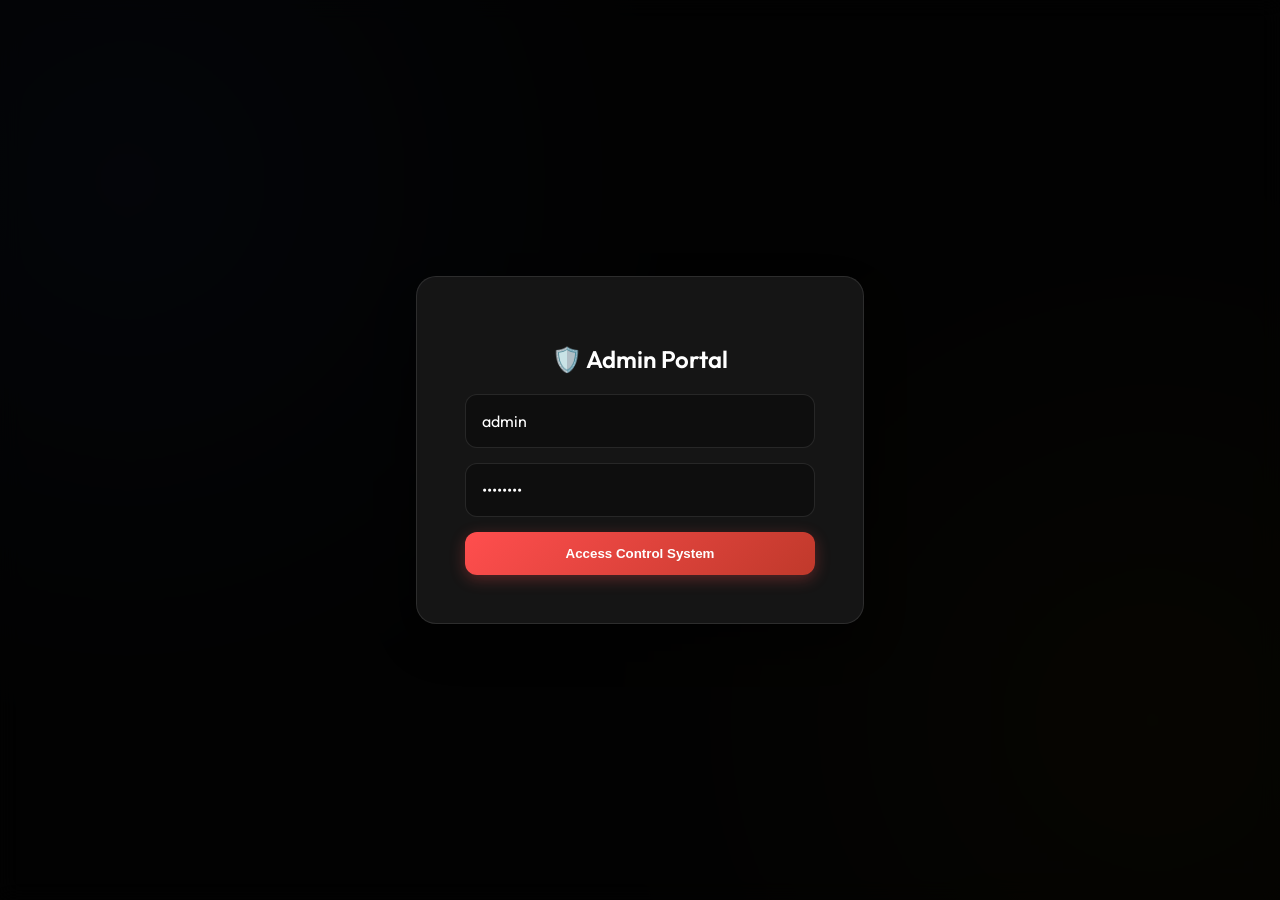
==== web/pages/admin.html @ 7d405637 "updates features" ====
<!DOCTYPE html>
<html lang="en">
<head>
    <meta charset="UTF-8">
    <meta name="viewport" content="width=device-width, initial-scale=1.0">
    <title>RideShare Admin</title>
    <link href="https://fonts.googleapis.com/css2?family=Outfit:wght@300;400;500;600;700&display=swap" rel="stylesheet">
    <link rel="stylesheet" href="../css/admin.css">
</head>
<body>

    
    <div id="authScreen">
        <div class="login-box">
            <h2>🛡️ Admin Portal</h2>
            <input type="text" id="username" value="admin" placeholder="Admin Username">
            <input type="password" id="password" value="admin123" placeholder="Secure Key">
            <button class="btn-red" onclick="login()">Access Control System</button>
        </div>
    </div>

    
    <div id="app">
        <aside>
            <div class="brand">🚀 RideAdmin</div>
            <div class="menu-item active" onclick="switchView('view-dashboard', this)"><span>📊</span> Dashboard</div>
            <div class="menu-item" onclick="switchView('view-approvals', this)"><span>✅</span> Driver Approvals</div>
            <div class="menu-item" onclick="switchView('view-users', this)"><span>👥</span> User Management</div>
            <div class="menu-item" onclick="switchView('view-monitor', this)"><span>🚖</span> Ride Monitor</div>
            <div class="menu-item" onclick="switchView('view-logs', this)"><span>⚠️</span> System Logs</div>
            <div class="menu-item" onclick="logout()" style="color:#e74c3c"><span>🚪</span> Logout</div>
            
            <div style="margin-top:auto; font-size:0.8rem; opacity:0.5">
                v2.4 Distributed Core<br>
                Connected: <span id="connStatus" style="color:#00ff00">●</span>
            </div>
        </aside>

        <main>
            <div class="header">
                <h1>Overview</h1>
                <button class="btn-sm" style="background:white; color:black; border:1px solid #ccc" onclick="refreshData()">↻ Refresh Data</button>
            </div>

            
            <div id="view-dashboard" class="view-section">
                <div class="stats-grid">
                    <div class="stat-card">
                        <div class="stat-val" id="countActive">0</div>
                        <div class="stat-label">Active Rides</div>
                    </div>
                    <div class="stat-card">
                        <div class="stat-val" id="countDrivers">0</div>
                        <div class="stat-label">Registered Drivers</div>
                    </div>
                    <div class="stat-card">
                        <div class="stat-val" id="countUsers">0</div>
                        <div class="stat-label">Total Passengers</div>
                    </div>
                    <div class="stat-card">
                        <div class="stat-val" style="color:var(--admin-red)">$0.00</div>
                        <div class="stat-label">System Revenue (Est)</div>
                    </div>
                </div>
            </div>

            
            <div id="view-users" class="view-section" style="display:none">
                <div class="data-panel">
                    <div class="panel-head">
                        <h3 style="margin:0">System Users</h3>
                    </div>
                    <table>
                        <thead>
                            <tr>
                                <th>ID</th>
                                <th>Username</th>
                                <th>Role</th>
                                <th>Rating</th>
                                <th>Actions</th>
                            </tr>
                        </thead>
                        <tbody id="userTableBody">
                            <tr><td colspan="5">Loading data...</td></tr>
                        </tbody>
                    </table>
                </div>
            </div>

            
            <div id="view-approvals" class="view-section" style="display:none">
                <div class="header">
                    <h2>Pending Driver Approvals</h2>
                    <button class="btn-sm" style="background:white; color:black; border:1px solid #ccc" onclick="refreshDriverRequests()">↻ Refresh List</button>
                </div>
                
                <div class="data-panel">
                    <table>
                        <thead>
                            <tr>
                                <th>ID</th>
                                <th>Username</th>
                                <th>Vehicle Model</th>
                                <th>License Plate</th>
                                <th>Status</th>
                                <th>Actions</th>
                            </tr>
                        </thead>
                        <tbody id="approvalTableBody">
                            <tr><td colspan="6">No pending requests</td></tr>
                        </tbody>
                    </table>
                </div>
            </div>

            
            <div id="view-monitor" class="view-section" style="display:none">
                <h2 style="color:#777; text-align:center; margin-top:50px">🚖 Real-time Ride Map (Coming Soon)</h2>
                <div style="text-align:center">Active Rides: <span id="monitorCount">0</span></div>
            </div>

            
            <div id="view-logs" class="view-section" style="display:none">
                <h3>System Event Logs</h3>
                <div class="console-box" id="logConsole">
                    <div class="log-entry">
                        <span class="log-time">[SYSTEM]</span> Ready. Waiting for event stream...
                    </div>
                </div>
            </div>
        </main>
    </div>

    <script src="../js/admin.js"></script>
</body>
</html>
---- web/css/admin.css ----
:root {
    --primary: #4e8cff;
    --primary-glow: rgba(78, 140, 255, 0.4);
    --secondary: #ffce00;
    --danger: #ff4e4e;
    --success: #00e676;
    --bg: #0a0a0a;
    --surface: rgba(255, 255, 255, 0.05);
    --border: rgba(255, 255, 255, 0.1);
    --text-main: #ffffff;
    --text-muted: rgba(255, 255, 255, 0.6);
    --glass: rgba(20, 20, 20, 0.8);
}

body { 
    margin: 0; 
    font-family: 'Outfit', sans-serif; 
    display: flex; 
    height: 100vh; 
    overflow: hidden; 
    color: var(--text-main); 
    background-color: var(--bg);
    background-image: 
        radial-gradient(circle at 10% 20%, rgba(78, 140, 255, 0.15) 0%, transparent 40%),
        radial-gradient(circle at 90% 80%, rgba(255, 206, 0, 0.1) 0%, transparent 40%);
}


body::before {
    content: "";
    position: absolute;
    top: 0; left: 0; width: 100%; height: 100%;
    background: url('https://tile.openstreetmap.org/12/2413/1581.png');
    background-size: cover;
    filter: grayscale(100%) invert(100%) opacity(0.1) blur(2px);
    z-index: -1;
    pointer-events: none;
}


#authScreen { position: fixed; top: 0; left: 0; width: 100%; height: 100%; display: flex; align-items: center; justify-content: center; z-index: 1000; background: rgba(0,0,0,0.8); backdrop-filter: blur(10px); }
.login-box { 
    background: rgba(30, 30, 30, 0.7);
    backdrop-filter: blur(20px);
    padding: 3rem; 
    border-radius: 20px; 
    width: 350px; 
    text-align: center; 
    box-shadow: 0 20px 50px rgba(0,0,0,0.5); 
    border: 1px solid var(--border); 
}
.login-box h2 { margin-bottom: 20px; font-weight: 600; }


input { 
    width: 100%; 
    padding: 16px; 
    margin-bottom: 15px; 
    background: rgba(0, 0, 0, 0.3);
    border: 1px solid var(--border);
    border-radius: 12px; 
    box-sizing: border-box; 
    font-family: inherit; 
    color: white; 
    font-size: 1rem;
    transition: all 0.3s ease;
}
input:focus { 
    outline: none;
    border-color: var(--primary);
    box-shadow: 0 0 15px var(--primary-glow);
    background: rgba(0, 0, 0, 0.5);
}
input::placeholder { color: rgba(255,255,255,0.3); }

.btn-red { 
    background: linear-gradient(135deg, #ff4e4e, #c0392b);
    color: white; 
    border: none; 
    padding: 14px; 
    width: 100%; 
    border-radius: 12px; 
    font-weight: 600; 
    cursor: pointer; 
    transition: 0.3s;
    box-shadow: 0 4px 15px rgba(255, 78, 78, 0.3);
}
.btn-red:hover { transform: translateY(-2px); box-shadow: 0 6px 20px rgba(255, 78, 78, 0.4); }


#app { display: none; width: 100%; height: 100%; }

aside { 
    width: 260px; 
    background: rgba(20, 20, 20, 0.6); 
    backdrop-filter: blur(20px);
    border-right: 1px solid var(--border);
    display: flex; flex-direction: column; padding: 25px; 
    z-index: 10; 
}

.brand { font-size: 1.5rem; font-weight: 700; margin-bottom: 40px; color: var(--primary); display: flex; align-items: center; gap: 10px; letter-spacing: -0.5px; }

.menu-item { 
    padding: 14px 18px; 
    margin-bottom: 8px; 
    cursor: pointer; 
    border-radius: 12px; 
    font-size: 0.95rem; 
    opacity: 0.7; 
    transition: 0.3s; 
    display: flex;
    align-items: center;
    border: 1px solid transparent;
}
.menu-item:hover { background: rgba(255,255,255,0.05); opacity: 1; transform: translateX(5px); }
.menu-item.active { 
    background: rgba(78, 140, 255, 0.15); 
    color: var(--primary); 
    border-color: rgba(78, 140, 255, 0.3);
    opacity: 1; 
    font-weight: 600; 
}
.menu-item span { margin-right: 12px; font-size: 1.2rem; }

main { flex: 1; padding: 40px; overflow-y: auto; position: relative; }

.header { display: flex; justify-content: space-between; align-items: center; margin-bottom: 30px; }
.header h1 { margin: 0; font-size: 2rem; font-weight: 700; background: linear-gradient(to right, #fff, #bbb); -webkit-background-clip: text; -webkit-text-fill-color: transparent;}


.stats-grid { display: grid; grid-template-columns: repeat(4, 1fr); gap: 20px; margin-bottom: 30px; }
.stat-card { 
    background: rgba(30,30,30,0.4); 
    backdrop-filter: blur(10px);
    padding: 25px; 
    border-radius: 16px; 
    border: 1px solid var(--border); 
    transition: 0.3s;
}
.stat-card:hover { transform: translateY(-5px); background: rgba(40,40,40,0.6); border-color: rgba(255,255,255,0.2); }

.stat-val { font-size: 2.2rem; font-weight: 700; color: white; margin-bottom: 5px; }
.stat-label { color: rgba(255,255,255,0.5); font-size: 0.9rem; font-weight: 500;}


.data-panel { 
    background: rgba(30,30,30,0.4); 
    backdrop-filter: blur(10px);
    border-radius: 16px; 
    overflow: hidden; 
    border: 1px solid var(--border); 
}
.panel-head { padding: 20px 25px; border-bottom: 1px solid var(--border); background: rgba(255,255,255,0.02); }
.panel-head h3 { margin: 0; font-weight: 600; }

table { width: 100%; border-collapse: collapse; }
th, td { padding: 18px 25px; text-align: left; border-bottom: 1px solid var(--border); font-size: 0.95rem; color: rgba(255,255,255,0.9); }
th { background: rgba(0,0,0,0.2); color: rgba(255,255,255,0.5); font-weight: 500; text-transform: uppercase; font-size: 0.8rem; letter-spacing: 1px; }
tr:hover { background: rgba(255,255,255,0.03); }

.status-badge { padding: 6px 14px; border-radius: 20px; font-size: 0.75rem; font-weight: 600; letter-spacing: 0.5px; }
.role-driver { background: rgba(78, 140, 255, 0.15); color: #4e8cff; border: 1px solid rgba(78, 140, 255, 0.3); } 
.role-passenger { background: rgba(0, 230, 118, 0.15); color: #00e676; border: 1px solid rgba(0, 230, 118, 0.3); } 
.role-blocked { background: rgba(255, 78, 78, 0.15); color: #ff4e4e; border: 1px solid rgba(255, 78, 78, 0.3); }

.btn-sm { 
    padding: 8px 16px; 
    border-radius: 8px; 
    border: none; 
    font-size: 0.85rem; 
    font-weight: 500;
    cursor: pointer; 
    transition: 0.2s;
    background: rgba(255,255,255,0.1);
    color: white;
    border: 1px solid var(--border);
}
.btn-sm:hover { background: white; color: black; }

.btn-outline-red { border: 1px solid var(--danger); color: var(--danger); background: transparent; }
.btn-outline-red:hover { background: var(--danger); color: white; border-color: var(--danger); }


.console-box { 
    background: rgba(10, 10, 10, 0.8); 
    color: #00e676; 
    font-family: 'Courier New', monospace; 
    padding: 20px; 
    border-radius: 12px; 
    height: 300px; 
    overflow-y: auto; 
    margin-top: 30px; 
    font-size: 0.9rem; 
    border: 1px solid var(--border); 
    box-shadow: inset 0 0 20px rgba(0,0,0,0.5);
}
.log-entry { margin-bottom: 8px; border-bottom: 1px solid rgba(255,255,255,0.05); padding-bottom: 4px; }
.log-time { color: rgba(255,255,255,0.4); margin-right: 15px; }
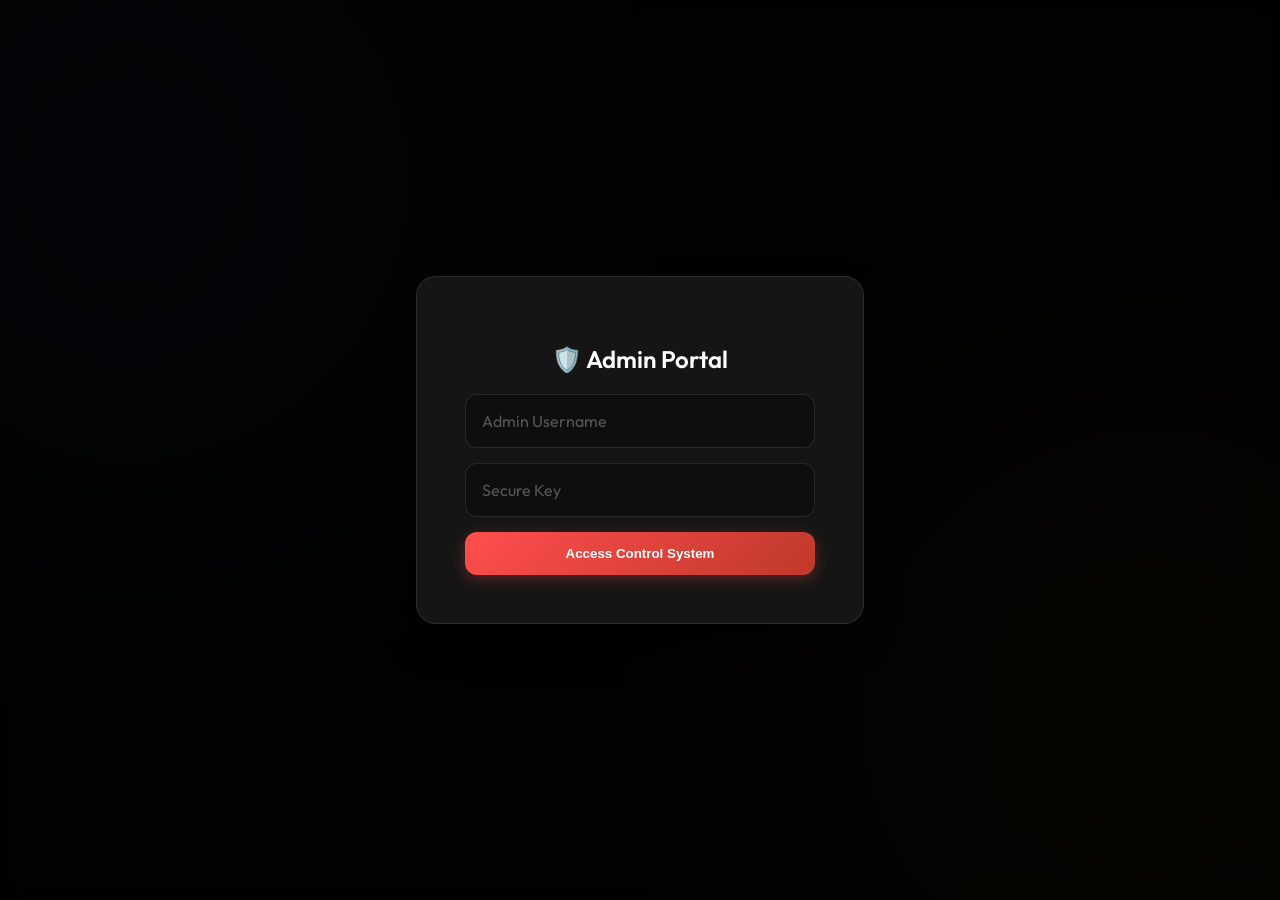
==== commit f6302896: "security(ui): remove pre-populated credentials from admin and passenger login forms" ====
--- a/web/pages/admin.html
+++ b/web/pages/admin.html
@@ -13,8 +13,8 @@
     <div id="authScreen">
         <div class="login-box">
             <h2>🛡️ Admin Portal</h2>
-            <input type="text" id="username" value="admin" placeholder="Admin Username">
-            <input type="password" id="password" value="admin123" placeholder="Secure Key">
+            <input type="text" id="username" placeholder="Admin Username">
+            <input type="password" id="password" placeholder="Secure Key">
             <button class="btn-red" onclick="login()">Access Control System</button>
         </div>
     </div>
@@ -26,6 +26,7 @@
             <div class="menu-item active" onclick="switchView('view-dashboard', this)"><span>📊</span> Dashboard</div>
             <div class="menu-item" onclick="switchView('view-approvals', this)"><span>✅</span> Driver Approvals</div>
             <div class="menu-item" onclick="switchView('view-users', this)"><span>👥</span> User Management</div>
+
             <div class="menu-item" onclick="switchView('view-monitor', this)"><span>🚖</span> Ride Monitor</div>
             <div class="menu-item" onclick="switchView('view-logs', this)"><span>⚠️</span> System Logs</div>
             <div class="menu-item" onclick="logout()" style="color:#e74c3c"><span>🚪</span> Logout</div>
@@ -119,6 +120,8 @@
                 <div style="text-align:center">Active Rides: <span id="monitorCount">0</span></div>
             </div>
 
+
+
             
             <div id="view-logs" class="view-section" style="display:none">
                 <h3>System Event Logs</h3>
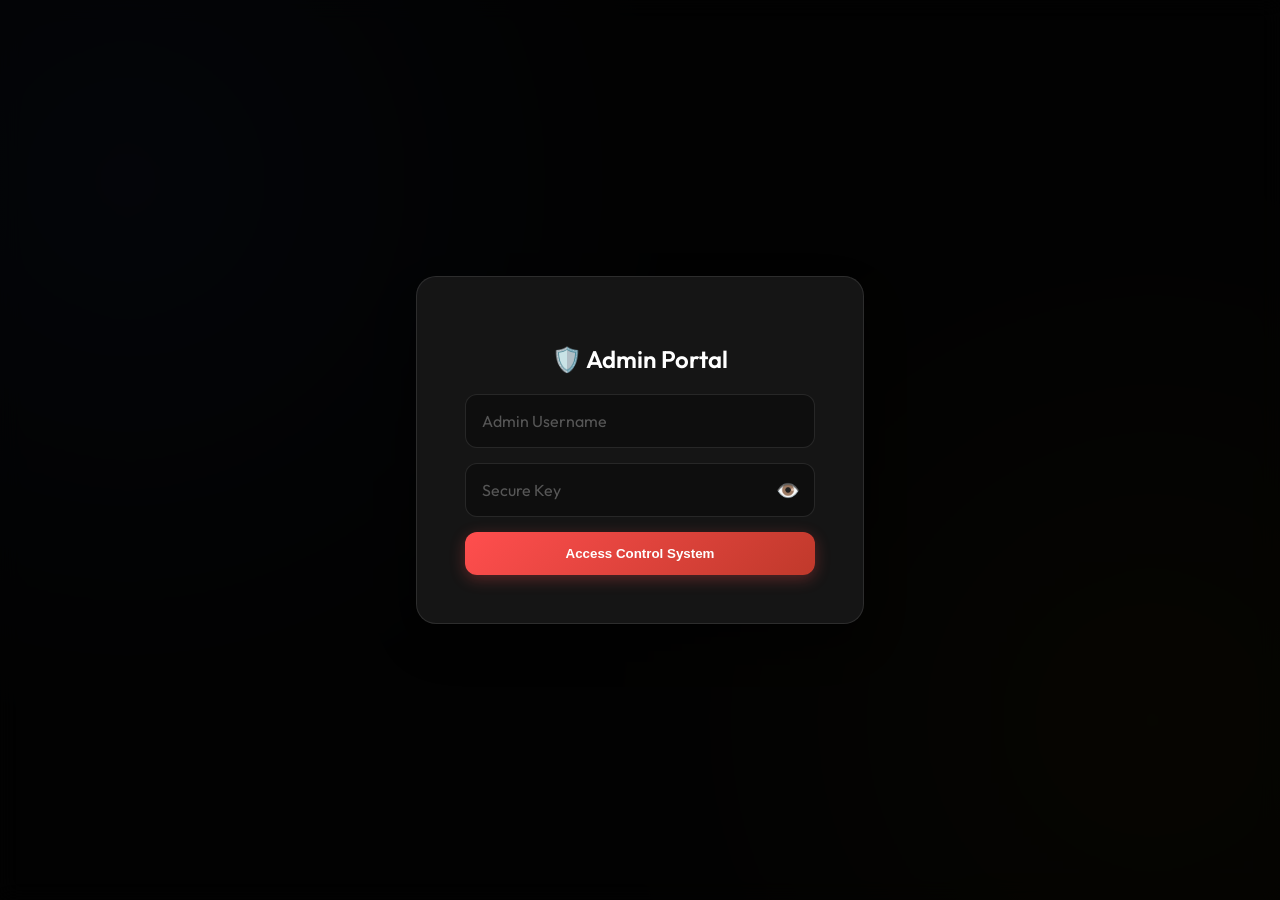
==== commit a13945ca: "feat(web): add secure show/hide password toggle to all password fields" ====
--- a/web/pages/admin.html
+++ b/web/pages/admin.html
@@ -14,7 +14,10 @@
         <div class="login-box">
             <h2>🛡️ Admin Portal</h2>
             <input type="text" id="username" placeholder="Admin Username">
-            <input type="password" id="password" placeholder="Secure Key">
+            <div class="password-container" style="position: relative; width: 100%; margin-bottom: 15px;">
+                <input type="password" id="password" placeholder="Secure Key" style="margin-bottom: 0; padding-right: 45px;">
+                <span class="toggle-password" onclick="togglePasswordVisibility('password', this)" style="position: absolute; right: 15px; top: 50%; transform: translateY(-50%); cursor: pointer; user-select: none; font-size: 1.2rem; z-index: 10;">👁️</span>
+            </div>
             <button class="btn-red" onclick="login()">Access Control System</button>
         </div>
     </div>
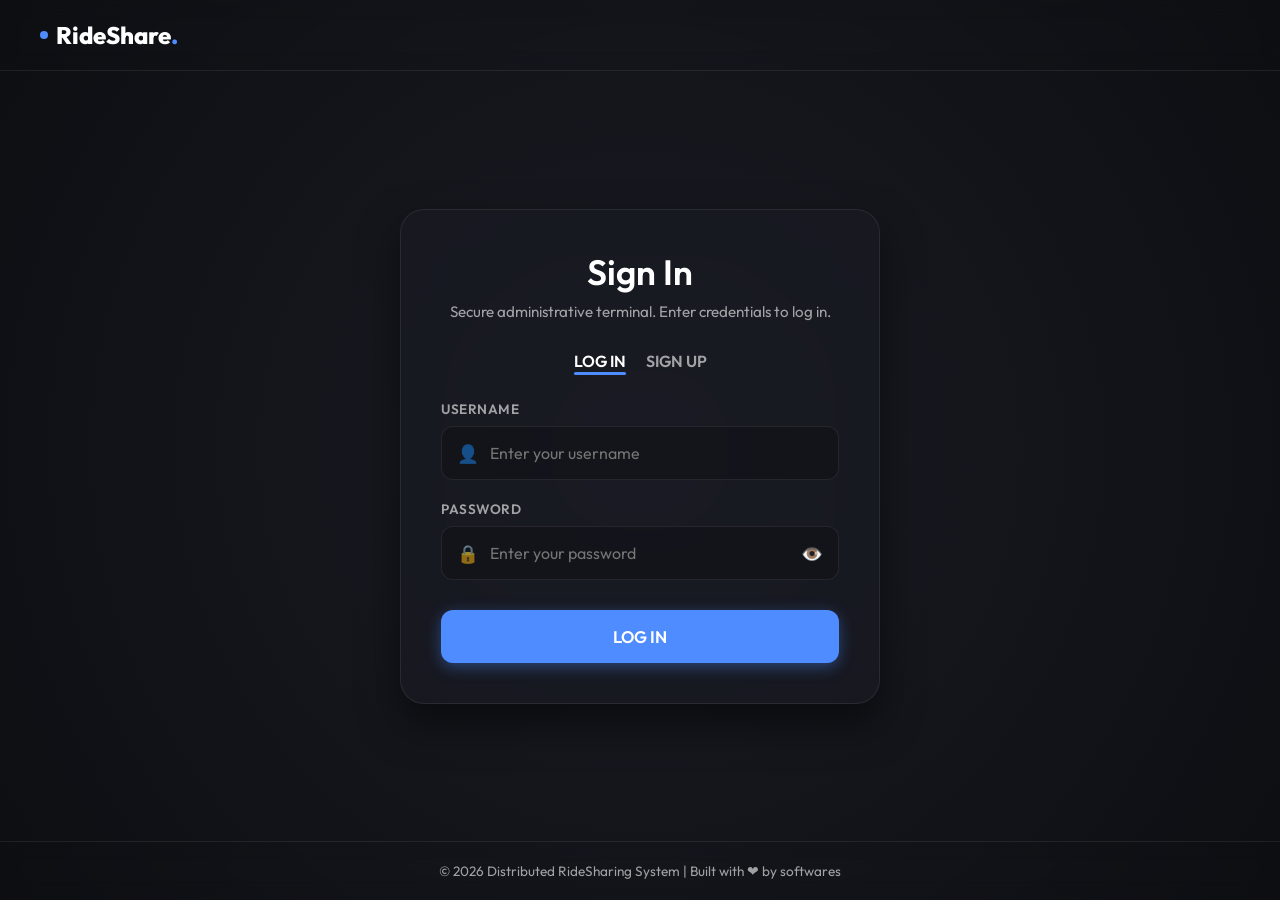
==== commit a463c557: "refactor(web): completely purge legacy login forms and overlays from dashboard HTML files" ====
--- a/web/pages/admin.html
+++ b/web/pages/admin.html
@@ -10,16 +10,10 @@
 <body>
 
     
-    <div id="authScreen">
-        <div class="login-box">
-            <h2>🛡️ Admin Portal</h2>
-            <input type="text" id="username" placeholder="Admin Username">
-            <div class="password-container" style="position: relative; width: 100%; margin-bottom: 15px;">
-                <input type="password" id="password" placeholder="Secure Key" style="margin-bottom: 0; padding-right: 45px;">
-                <span class="toggle-password" onclick="togglePasswordVisibility('password', this)" style="position: absolute; right: 15px; top: 50%; transform: translateY(-50%); cursor: pointer; user-select: none; font-size: 1.2rem; z-index: 10;">👁️</span>
-            </div>
-            <button class="btn-red" onclick="login()">Access Control System</button>
-        </div>
+    <!-- Unified Auth Gateway handles credentials; keeping hidden placeholders for legacy DOM queries -->
+    <div id="authScreen" style="display: none;">
+        <input type="hidden" id="username">
+        <input type="hidden" id="password">
     </div>
 
     
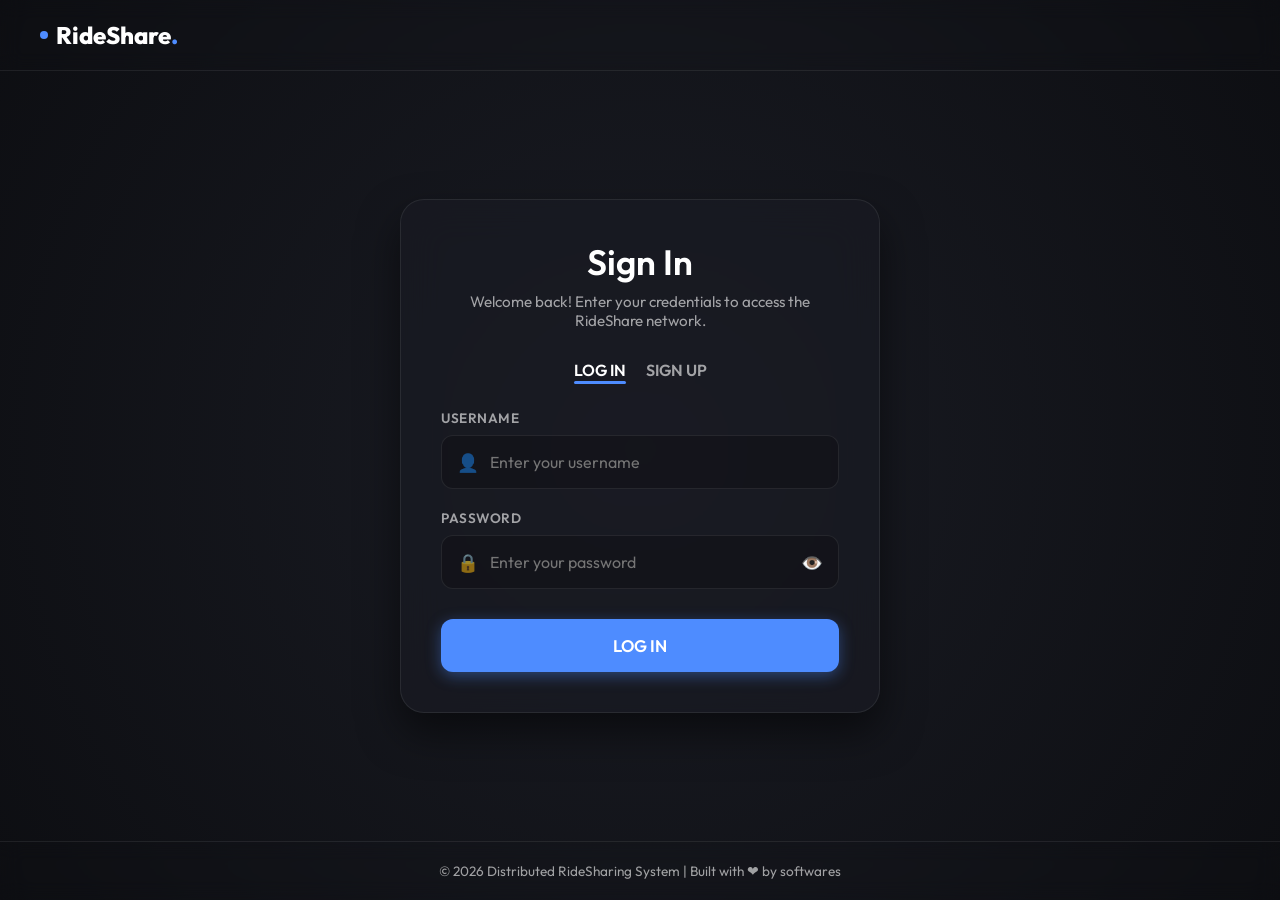
==== commit 1da4135d: "security(web): prevent Flash of Unauthenticated Content (FOUC) across all actor dashboards" ====
--- a/web/pages/admin.html
+++ b/web/pages/admin.html
@@ -7,7 +7,7 @@
     <link href="https://fonts.googleapis.com/css2?family=Outfit:wght@300;400;500;600;700&display=swap" rel="stylesheet">
     <link rel="stylesheet" href="../css/admin.css">
 </head>
-<body>
+<body style="display: none;">
 
     
     <!-- Unified Auth Gateway handles credentials; keeping hidden placeholders for legacy DOM queries -->
